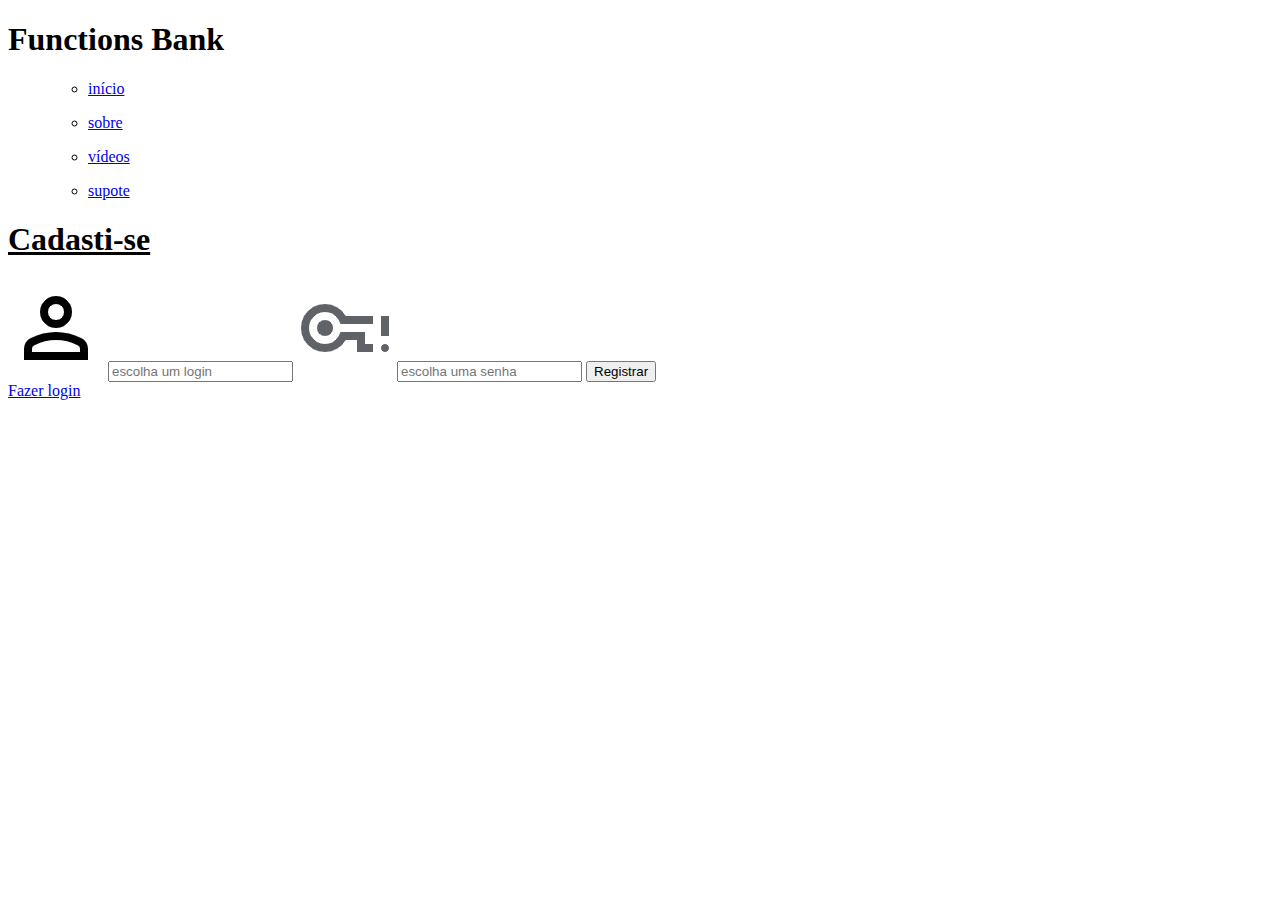
==== pg_cadastro.html @ aee9bca9 "02" ====
<!DOCTYPE html>
<html lang="en">
<head>
    <meta charset="UTF-8">
    <meta name="viewport" content="width=device-width, initial-scale=1.0">
    <title>Document</title>
    <link rel="stylesheet" href="../css´s/css_interface.css">
</head>
<body>
    <header>
        <div class="cabecalho">
            <h1>Functions Bank</h1>
        </div>
        <div class="menu">
            <menu>
                <ul>
                    <li><a href="index.html"><p>início</p></a></li>
                    <li><a href="#"><p>sobre</p></a></li>
                    <li><a href="#"><p>vídeos</p></a></li>
                    <li><a href="#"><p>supote</p></a></li>
                </ul>
            </menu>
        </div>
    </header>

    <main>
        <section class="contorno_formulario">
            <h1><ins>Cadasti-se</ins></h1>
            <div class="formulario">
               

                <label for="login"><img src="../icones/person_24dp_000000_FILL0_wght400_GRAD0_opsz24.png" alt=""></label>
                
                <input type="text" name="login" id="login" required placeholder="escolha um login">

                <label for="senha"><img src="../icones/vpn_key_alert_24dp_5F6368_FILL0_wght400_GRAD0_opsz24.png" alt=""></label>
                <input type="password" name="senha" id="escolha uma senha" required placeholder="escolha uma senha"> 

                <input class="botao" type="button" value="Registrar">

               
            </div>
            <div class="criar_conta">
                <a href="pg_login.html">Fazer login</a>
            </div>
        </section>

    </main>

    <footer>

    </footer>

</body>
</html>
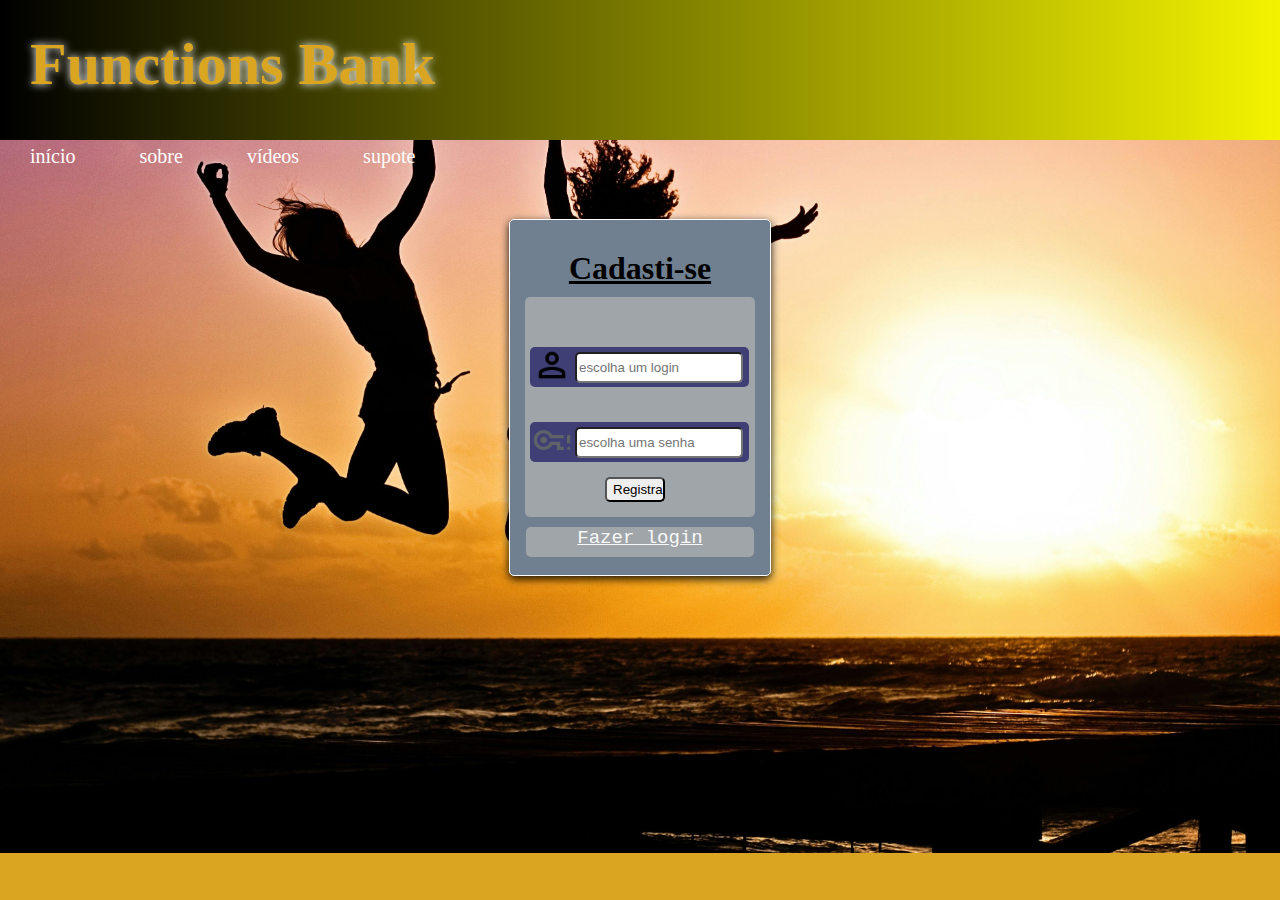
==== commit 7eec3666: "03" ====
--- a/pg_cadastro.html
+++ b/pg_cadastro.html
@@ -4,23 +4,24 @@
     <meta charset="UTF-8">
     <meta name="viewport" content="width=device-width, initial-scale=1.0">
     <title>Document</title>
-    <link rel="stylesheet" href="../css´s/css_interface.css">
+    <link rel="stylesheet" href="css´s/cadastro.css">
 </head>
 <body>
+
+    <img src="imagens/pexels-jill-wellington-1638660-40815.jpg" alt="">
+
     <header>
         <div class="cabecalho">
             <h1>Functions Bank</h1>
         </div>
-        <div class="menu">
-            <menu>
-                <ul>
-                    <li><a href="index.html"><p>início</p></a></li>
-                    <li><a href="#"><p>sobre</p></a></li>
-                    <li><a href="#"><p>vídeos</p></a></li>
-                    <li><a href="#"><p>supote</p></a></li>
-                </ul>
-            </menu>
-        </div>
+       
+        <menu class="menu">
+            <a href="index.html"><p>início</p></a>
+            <a href="#"><p>sobre</p></a>
+            <a href="#"><p>vídeos</p></a>
+            <a href="#"><p>supote</p></a>   
+        </menu>
+       
     </header>
 
     <main>
@@ -29,11 +30,11 @@
             <div class="formulario">
                
 
-                <label for="login"><img src="../icones/person_24dp_000000_FILL0_wght400_GRAD0_opsz24.png" alt=""></label>
+                <label for="login"><img src="icones/person_24dp_000000_FILL0_wght400_GRAD0_opsz24.png" alt=""></label>
                 
                 <input type="text" name="login" id="login" required placeholder="escolha um login">
 
-                <label for="senha"><img src="../icones/vpn_key_alert_24dp_5F6368_FILL0_wght400_GRAD0_opsz24.png" alt=""></label>
+                <label for="senha"><img src="icones/vpn_key_alert_24dp_5F6368_FILL0_wght400_GRAD0_opsz24.png" alt=""></label>
                 <input type="password" name="senha" id="escolha uma senha" required placeholder="escolha uma senha"> 
 
                 <input class="botao" type="button" value="Registrar">
@@ -47,9 +48,5 @@
 
     </main>
 
-    <footer>
-
-    </footer>
-
 </body>
 </html>--- a/css´s/cadastro.css
+++ b/css´s/cadastro.css
@@ -0,0 +1,151 @@
+body {
+    background-color: #Daa520;
+    margin:0px;
+}
+
+img {
+    position:absolute;
+    width:100%;   
+}
+
+
+
+.cabecalho > h1 {
+    margin-top:0px;
+    background: linear-gradient(to right, black, yellow);
+    
+    color: #Daa520;
+    font-size: 60px;
+    text-shadow: 0px 0px 9px #ffffff;
+    
+
+    padding: 30px;
+    width: 1283px;
+    height: 80px;
+
+    position:relative;
+}
+
+.menu {
+    
+    position:relative;
+    top:-60px;
+    left:-60px;
+}
+
+.menu > a {
+    color: white;
+    display:inline-block;
+    margin:5px;
+    margin-left:50px;
+    margin-right:10px;
+    font-size:20px;
+    text-decoration:none;
+}
+
+
+
+
+.contorno_formulario {
+    background-color: #708090;
+    width: 260px;
+    height: 350px;
+    border-radius: 5px;
+    border: solid 1px rgb(255, 255, 255);
+
+    margin: auto;
+   
+    padding-top: 5px;
+    box-shadow: 0px 3px 9px rgba(0, 0, 0, 0.917);
+
+    position:relative;
+    top:-50px;
+}
+
+.formulario {
+    background-color: #a9acadd5;
+    width: 230px;
+    height: 220px;
+    border-radius: 5px;
+    
+
+    display: inline-block;
+    position: relative;
+    left: 15px;
+}
+
+.contorno_formulario > h1 {
+    text-align: center;
+    
+    margin: 10px;
+    margin-top: 25px;
+}
+
+label {
+    display: inline-block;
+    background-color: #3f3f75;
+    border-radius: 5px;
+    
+    
+    width: 95%;
+    height: 40px;
+    
+    
+    position: relative;
+    left: 5px;
+    top: 50px;
+}
+
+label > img {
+    width: 40px;
+
+    position: relative;
+    top: -2px;
+    right: -2px;
+}
+
+input {
+    height: 25px;
+    border-radius: 5px;
+    width: 160px;
+
+    position: relative;
+    bottom: -11px;
+    left: 50px;
+}
+
+.botao {
+    width: 60px;
+    cursor: pointer;
+
+    position: relative;
+    top: 30px;
+    left: 80px;
+
+}
+
+.criar_conta {
+    background-color: #a9acadd5;
+    width: 88%;
+    height: 30px;
+    margin: auto;
+    text-align: center;
+    margin-top: 10px;
+    border-radius: 5px;
+}
+
+.criar_conta > a {
+    color: rgb(248, 248, 248);
+    font-family: 'Courier New', Courier, monospace;
+    font-size: 19px;
+    
+}
+
+footer{
+    background-color: rgb(24, 26, 27);
+    width: 100%;
+    height: 50px;
+
+    margin-top: 300px;
+}
+
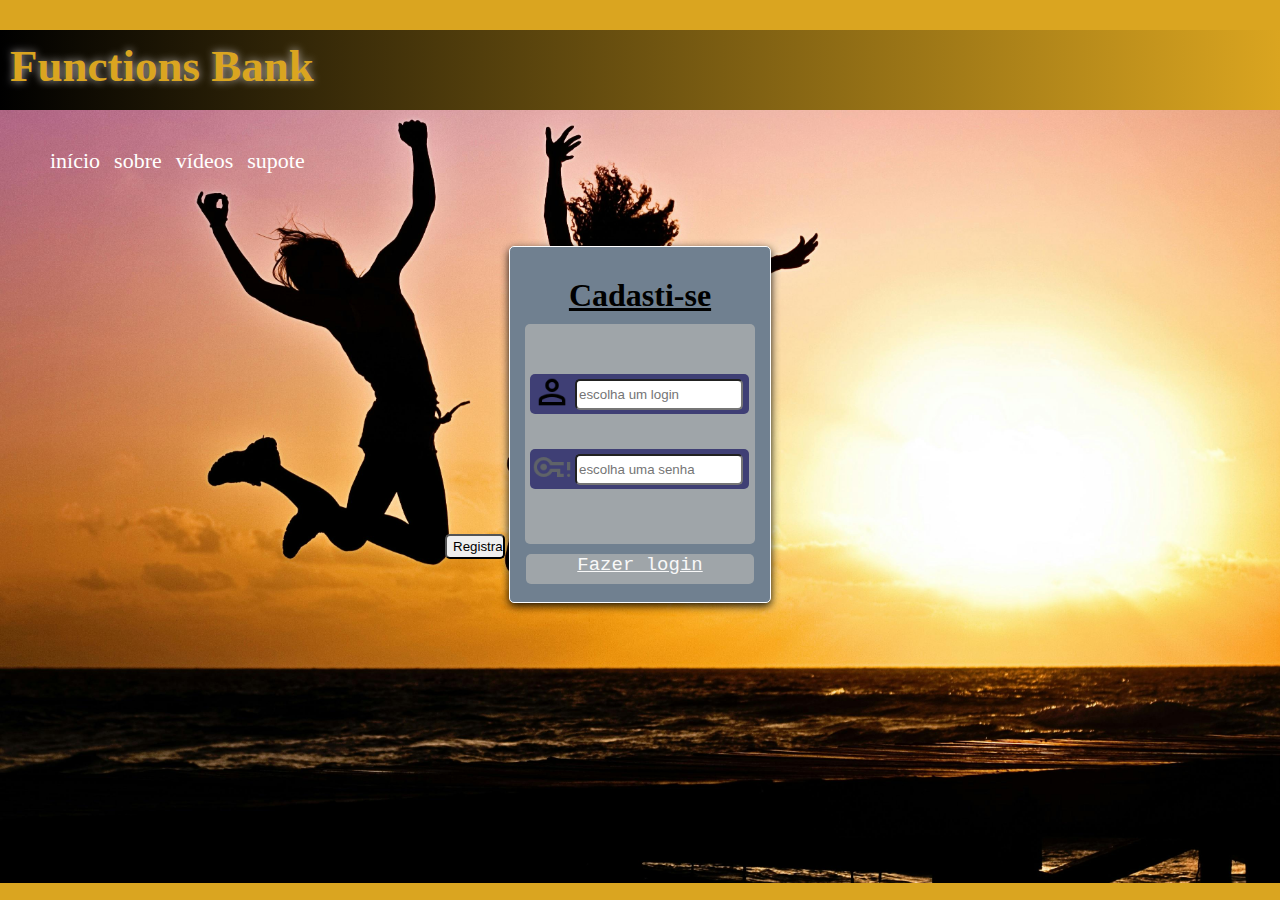
==== commit d4365526: "17:22" ====
--- a/pg_cadastro.html
+++ b/pg_cadastro.html
@@ -37,7 +37,7 @@
                 <label for="senha"><img src="icones/vpn_key_alert_24dp_5F6368_FILL0_wght400_GRAD0_opsz24.png" alt=""></label>
                 <input type="password" name="senha" id="escolha uma senha" required placeholder="escolha uma senha"> 
 
-                <input class="botao" type="button" value="Registrar">
+                <input id="botao_registrar" type="button" value="Registrar" onclick="registrar_cliente()" >
 
                
             </div>
@@ -47,6 +47,6 @@
         </section>
 
     </main>
-
+    <a href="python/sistema_de_cadastro.py"></a>
 </body>
 </html>--- a/css´s/cadastro.css
+++ b/css´s/cadastro.css
@@ -8,39 +8,31 @@
     width:100%;   
 }
 
+.cabecalho{
+    background: linear-gradient(to right, black, #Daa520);
+    width: 100%;
+    height: 80px;
+    position: relative;
+}
 
 
-.cabecalho > h1 {
-    margin-top:0px;
-    background: linear-gradient(to right, black, yellow);
-    
+.cabecalho > h1 {  
     color: #Daa520;
-    font-size: 60px;
-    text-shadow: 0px 0px 9px #ffffff;
-    
-
-    padding: 30px;
-    width: 1283px;
-    height: 80px;
-
-    position:relative;
+    font-size: 45px;
+    text-shadow: 0px 0px 9px #dfdbdbcb;
+    padding: 10px;
 }
 
-.menu {
-    
-    position:relative;
-    top:-60px;
-    left:-60px;
+.menu { 
+    position:relative; 
 }
 
 .menu > a {
     color: white;
-    display:inline-block;
-    margin:5px;
-    margin-left:50px;
-    margin-right:10px;
-    font-size:20px;
-    text-decoration:none;
+    display: inline-block;
+    font-size: 22px;
+    margin-left: 10px;
+    text-decoration: none;
 }
 
 
@@ -54,12 +46,13 @@
     border: solid 1px rgb(255, 255, 255);
 
     margin: auto;
+    margin-top: 50px;
    
     padding-top: 5px;
     box-shadow: 0px 3px 9px rgba(0, 0, 0, 0.917);
 
     position:relative;
-    top:-50px;
+   
 }
 
 .formulario {
@@ -114,13 +107,13 @@
     left: 50px;
 }
 
-.botao {
+#botao_registrar {
     width: 60px;
     cursor: pointer;
 
     position: relative;
-    top: 30px;
-    left: 80px;
+    top: 60px;
+    left: -80px;
 
 }
 
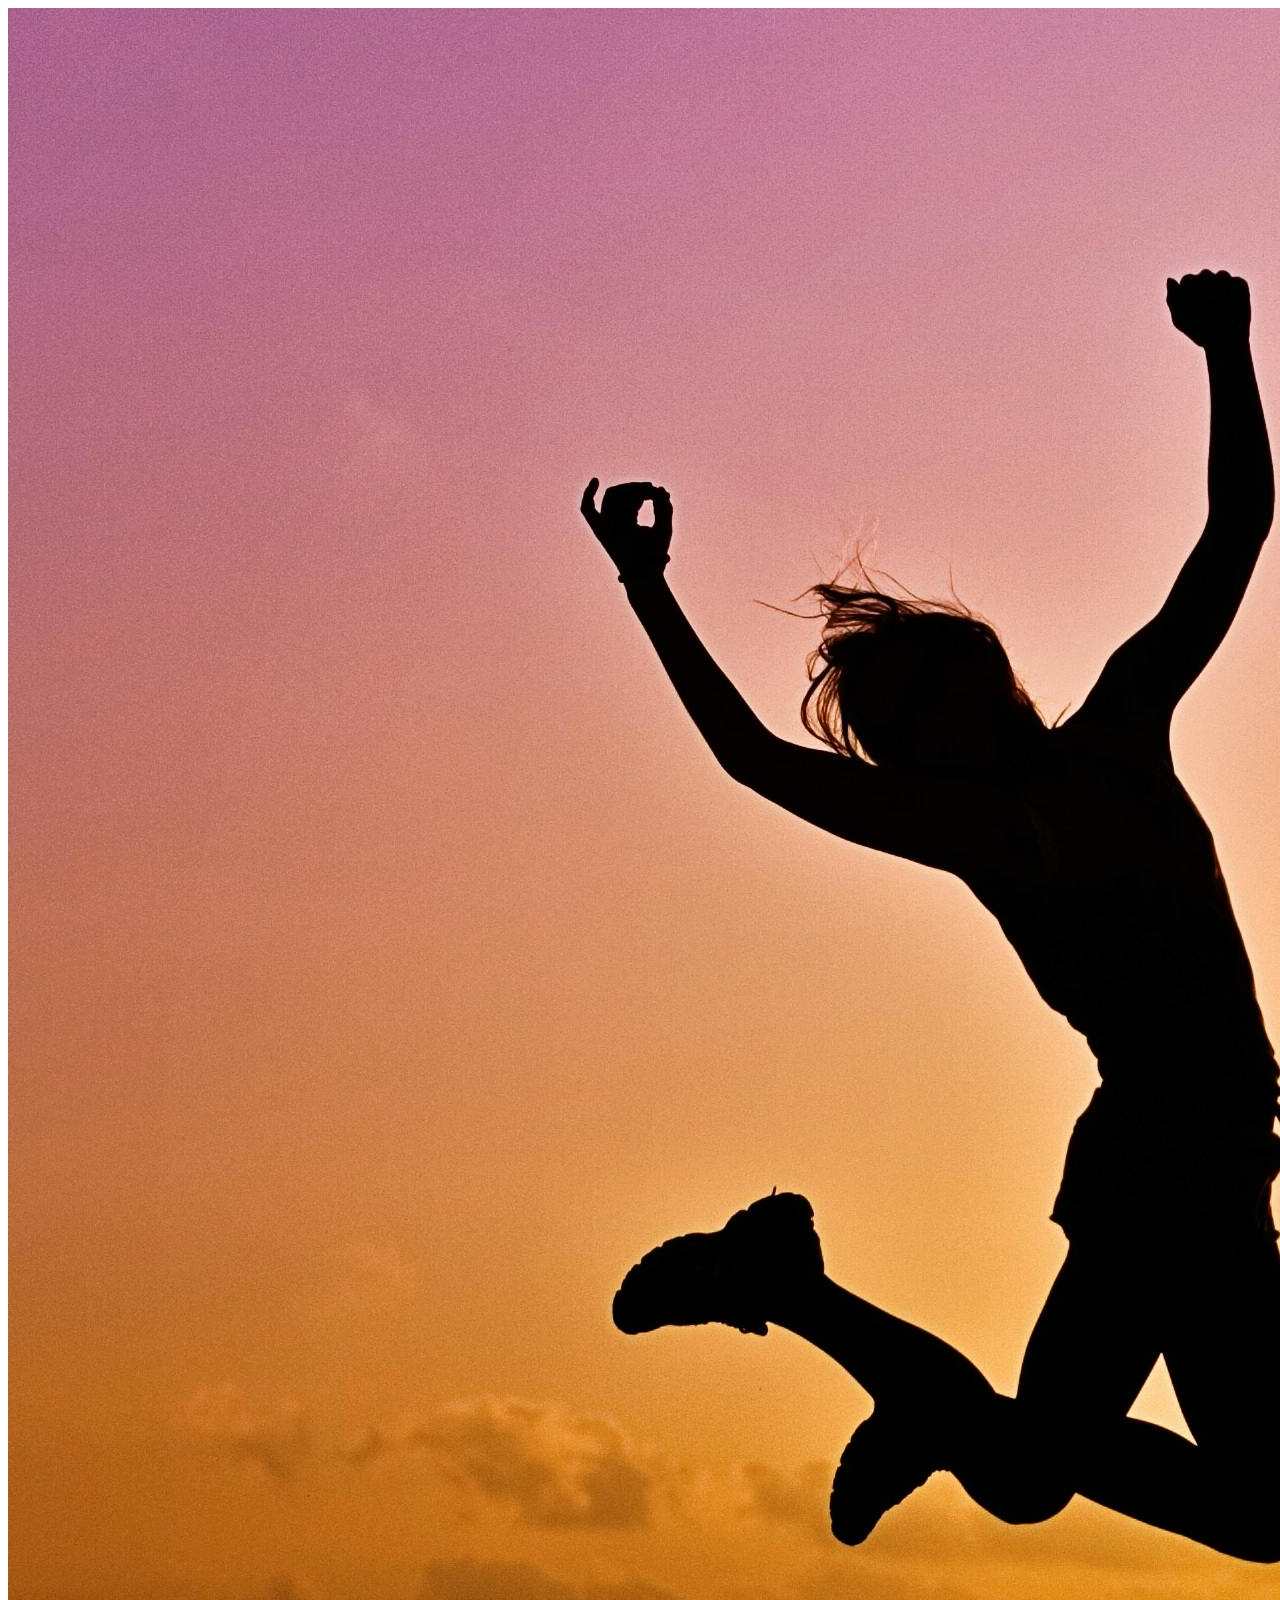
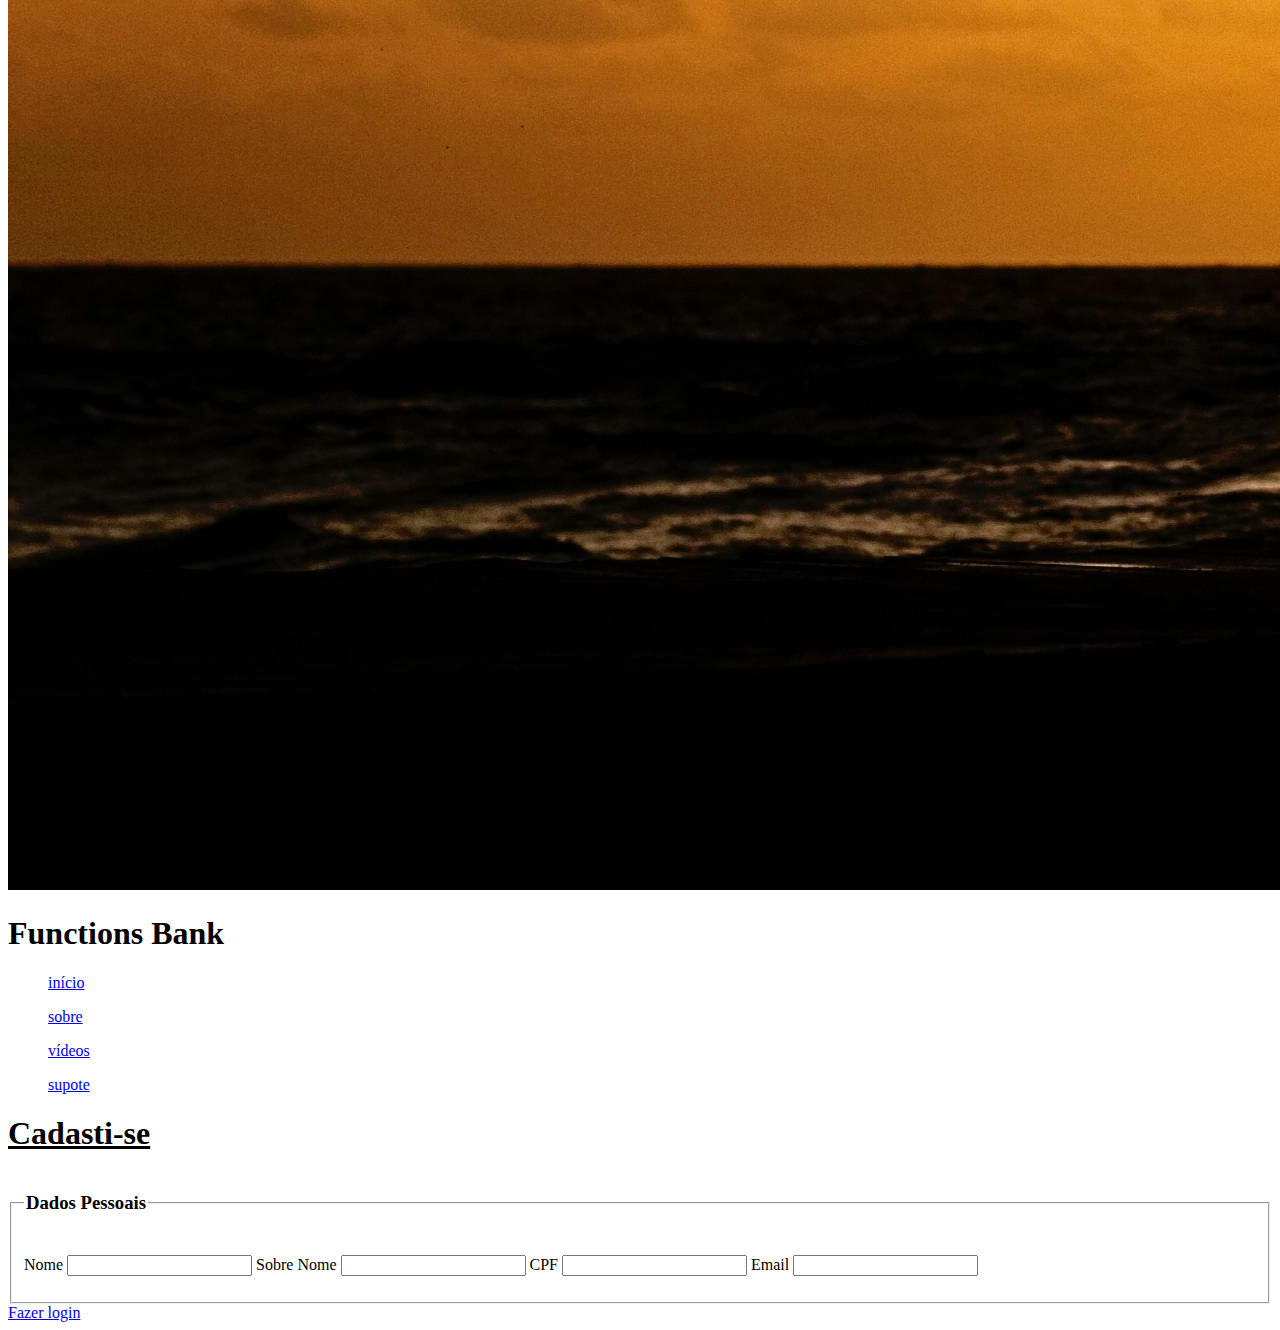
==== commit 11406dac: "up" ====
--- a/pg_cadastro.html
+++ b/pg_cadastro.html
@@ -11,39 +11,47 @@
     <img src="imagens/pexels-jill-wellington-1638660-40815.jpg" alt="">
 
     <header>
-        <div class="cabecalho">
-            <h1>Functions Bank</h1>
-        </div>
-       
-        <menu class="menu">
-            <a href="index.html"><p>início</p></a>
-            <a href="#"><p>sobre</p></a>
-            <a href="#"><p>vídeos</p></a>
-            <a href="#"><p>supote</p></a>   
-        </menu>
+    <div class="cabecalho">
+        <h1>Functions Bank</h1>
+    </div>
+        
+
+    <menu id="menu">
+        <a href="index.html"><p>início</p></a>
+        <a href="#"><p>sobre</p></a>
+        <a href="#"><p>vídeos</p></a>
+        <a href="#"><p>supote</p></a>   
+    </menu>
        
     </header>
 
     <main>
-        <section class="contorno_formulario">
+        <section>
             <h1><ins>Cadasti-se</ins></h1>
-            <div class="formulario">
+           
+            
+            <div id="formulario">
+                <form action="cadastros.py" method="get">
+                    <fieldset>
+                        <legend><h3>Dados Pessoais</h3></legend>
+                        <p>
+                            <label for="nome">Nome</label>
+                            <input type="text" name="nome" id="nome">
+                            <label for="sobrenome">Sobre Nome</label>
+                            <input type="text" name="sobrenome" id="sobrenome">
+                            <label for="cpf">CPF</label>
+                            <input type="text" name="cpf" id="cpf">
+                            <label for="email">Email</label>
+                            <input type="text" name="email" id="email">
+                        </p>
+                    </fieldset>
+                </form>
+            </div>
                
-
-                <label for="login"><img src="icones/person_24dp_000000_FILL0_wght400_GRAD0_opsz24.png" alt=""></label>
-                
-                <input type="text" name="login" id="login" required placeholder="escolha um login">
-
-                <label for="senha"><img src="icones/vpn_key_alert_24dp_5F6368_FILL0_wght400_GRAD0_opsz24.png" alt=""></label>
-                <input type="password" name="senha" id="escolha uma senha" required placeholder="escolha uma senha"> 
-
-                <input id="botao_registrar" type="button" value="Registrar" onclick="registrar_cliente()" >
-
-               
+            <div class="criar_conta">
+            <a href="pg_login.html">Fazer login</a>
             </div>
-            <div class="criar_conta">
-                <a href="pg_login.html">Fazer login</a>
-            </div>
+       
         </section>
 
     </main>
--- a/css´s/cadastro.css
+++ b/css´s/cadastro.css
@@ -1,144 +1,71 @@
-body {
-    background-color: #Daa520;
-    margin:0px;
-}
+@media screen and (max-width: 720px){
+    *{
+        margin: 0px;
+        padding: 0px;
+       
+    }
+    
+    html, body{
+        height: 100vh;
+        width: 100vw;
+        background-color: #Daa520;
+    }
+    
+    img {
+        display: none;
+    
+    }
+    
+    .cabecalho{
+        background: linear-gradient(to right, black, #Daa520);
+        width: 100%;
+        height: 80px;
+    }
+    
+    .cabecalho > h1 {  
+        color: #Daa520;
+        font-size: 45px;
+        text-shadow: 0px 0px 9px #050505cb;
+        padding: 10px;
+    }
+    
+    #menu > a {
+        
+        color: white;
+        display: inline-block;
+        font-size: 22px;
+        margin-left: 10px;
+        text-decoration: none;
+        text-shadow: 0px 0px 9px #050505cb;
+        
+    }
 
-img {
-    position:absolute;
-    width:100%;   
-}
+    section > h1 {
+        text-align: center;
+        margin-top: 30px;
+    }
 
-.cabecalho{
-    background: linear-gradient(to right, black, #Daa520);
-    width: 100%;
-    height: 80px;
-    position: relative;
-}
+    #formulario{
+        display: grid;
+        background-color: rgba(39, 37, 37, 0.418);
+        width: 80%;
+        margin: auto;
+        margin-top: 30px;
+        padding: 15px;
+    }
 
+    #formulario > form > fieldset > p{
+        display: grid;
+    }
 
-.cabecalho > h1 {  
-    color: #Daa520;
-    font-size: 45px;
-    text-shadow: 0px 0px 9px #dfdbdbcb;
-    padding: 10px;
-}
-
-.menu { 
-    position:relative; 
-}
-
-.menu > a {
-    color: white;
-    display: inline-block;
-    font-size: 22px;
-    margin-left: 10px;
-    text-decoration: none;
-}
-
-
-
-
-.contorno_formulario {
-    background-color: #708090;
-    width: 260px;
-    height: 350px;
-    border-radius: 5px;
-    border: solid 1px rgb(255, 255, 255);
-
-    margin: auto;
-    margin-top: 50px;
-   
-    padding-top: 5px;
-    box-shadow: 0px 3px 9px rgba(0, 0, 0, 0.917);
-
-    position:relative;
-   
-}
-
-.formulario {
-    background-color: #a9acadd5;
-    width: 230px;
-    height: 220px;
-    border-radius: 5px;
-    
-
-    display: inline-block;
-    position: relative;
-    left: 15px;
-}
-
-.contorno_formulario > h1 {
-    text-align: center;
-    
-    margin: 10px;
-    margin-top: 25px;
-}
-
-label {
-    display: inline-block;
-    background-color: #3f3f75;
-    border-radius: 5px;
-    
-    
-    width: 95%;
-    height: 40px;
-    
-    
-    position: relative;
-    left: 5px;
-    top: 50px;
-}
-
-label > img {
-    width: 40px;
-
-    position: relative;
-    top: -2px;
-    right: -2px;
-}
-
-input {
-    height: 25px;
-    border-radius: 5px;
-    width: 160px;
-
-    position: relative;
-    bottom: -11px;
-    left: 50px;
-}
-
-#botao_registrar {
-    width: 60px;
-    cursor: pointer;
-
-    position: relative;
-    top: 60px;
-    left: -80px;
+    h3 {
+        background-color: black;
+        color: #Daa520;
+        padding: 3px;
+        border-radius: 5px;
+        border: solid 1px white;
+        margin-left: -2px;
+        margin-top: -2px;
+    }
 
 }
-
-.criar_conta {
-    background-color: #a9acadd5;
-    width: 88%;
-    height: 30px;
-    margin: auto;
-    text-align: center;
-    margin-top: 10px;
-    border-radius: 5px;
-}
-
-.criar_conta > a {
-    color: rgb(248, 248, 248);
-    font-family: 'Courier New', Courier, monospace;
-    font-size: 19px;
-    
-}
-
-footer{
-    background-color: rgb(24, 26, 27);
-    width: 100%;
-    height: 50px;
-
-    margin-top: 300px;
-}
-
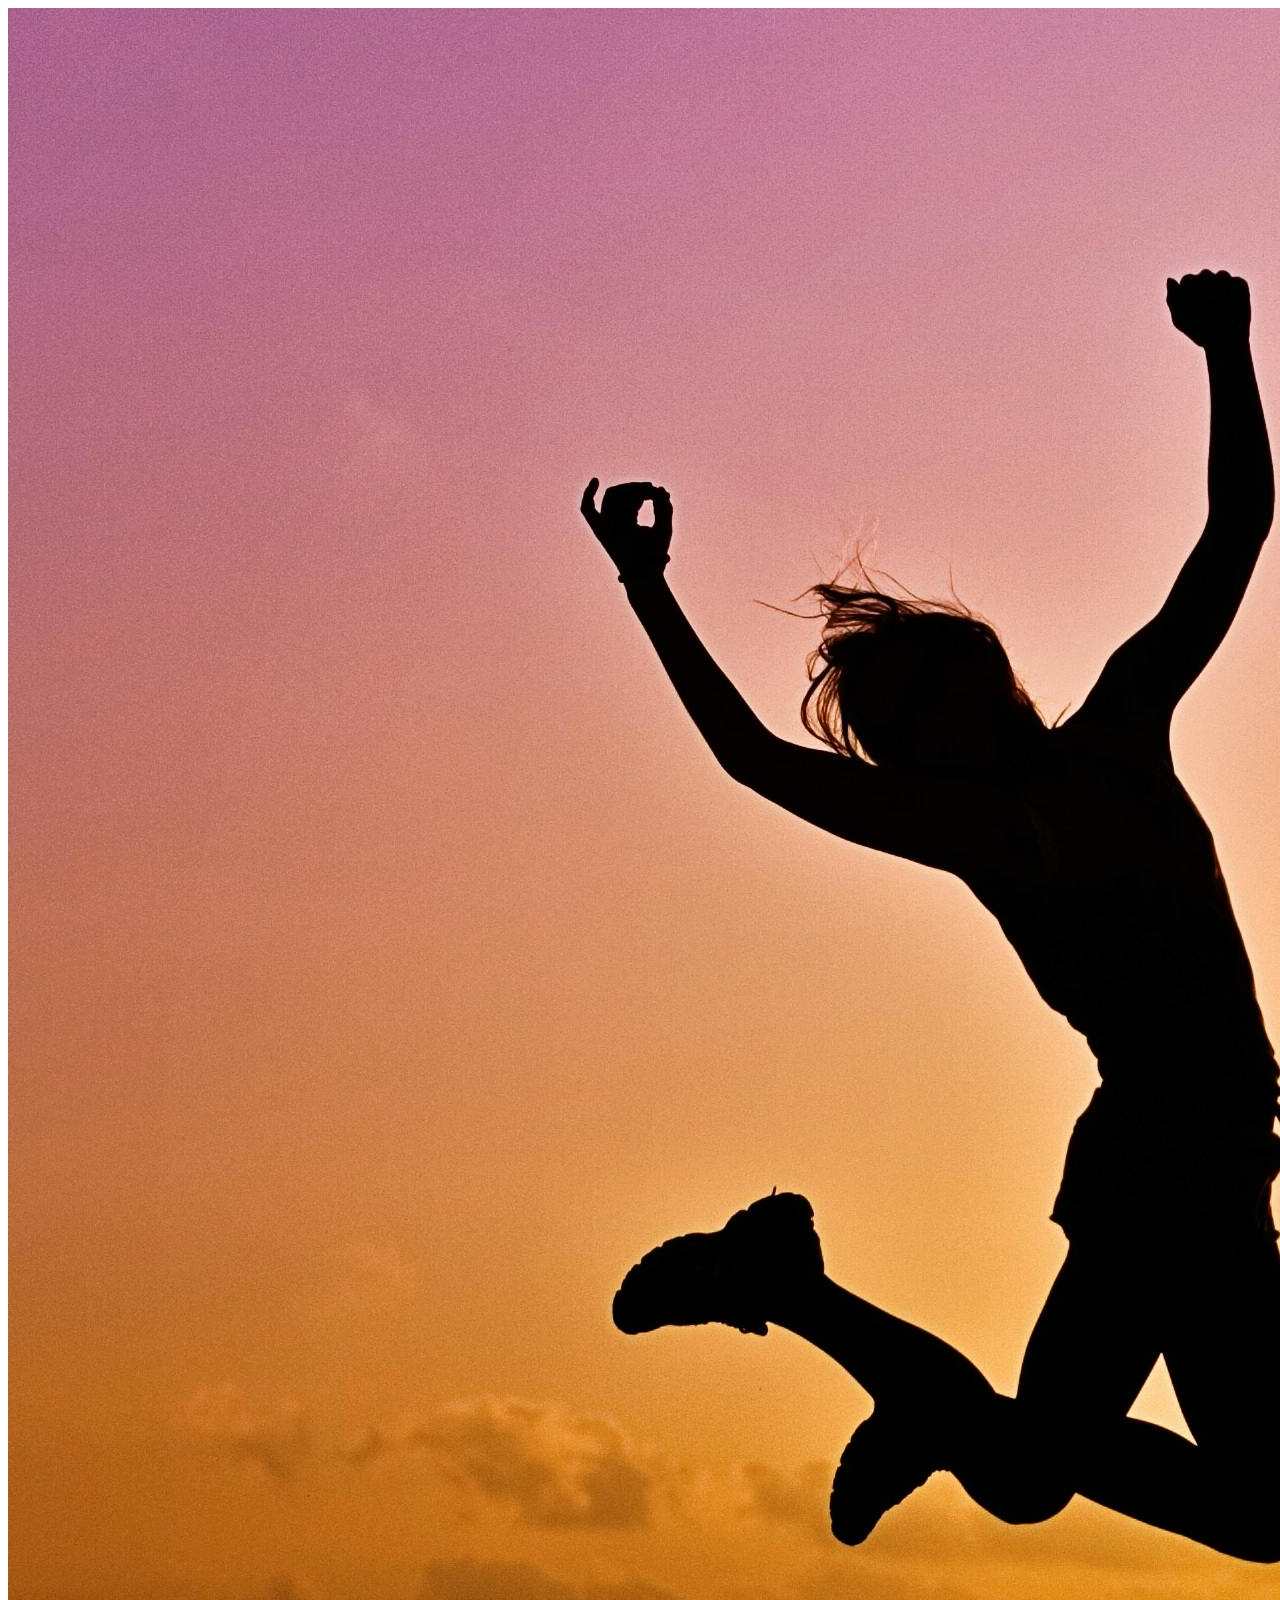
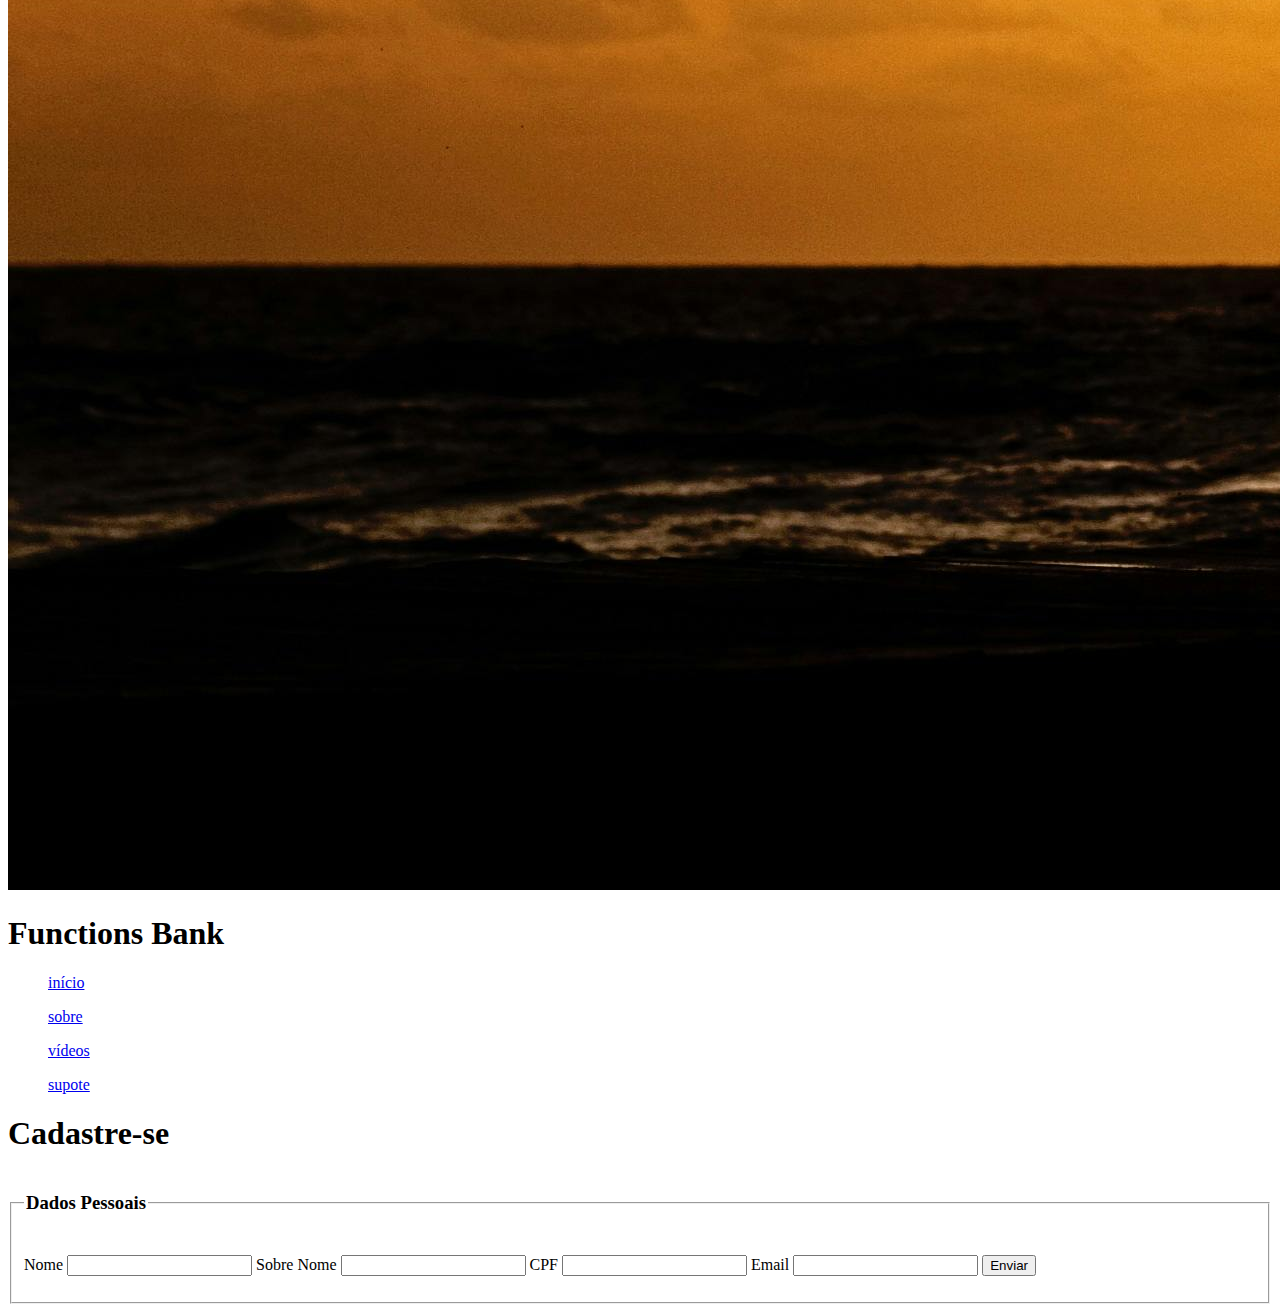
==== commit b225fae8: "up" ====
--- a/pg_cadastro.html
+++ b/pg_cadastro.html
@@ -27,34 +27,38 @@
 
     <main>
         <section>
-            <h1><ins>Cadasti-se</ins></h1>
+            <div class="titulo">
+                <h1>Cadastre-se</h1>
+            </div>
            
             
             <div id="formulario">
-                <form action="cadastros.py" method="get">
+                <form action="cadastros.py" method="post">
                     <fieldset>
                         <legend><h3>Dados Pessoais</h3></legend>
                         <p>
                             <label for="nome">Nome</label>
-                            <input type="text" name="nome" id="nome">
+                            <input id="input" type="text" name="nome" id="nome">
+                            
                             <label for="sobrenome">Sobre Nome</label>
-                            <input type="text" name="sobrenome" id="sobrenome">
+                            <input id="input" type="text" name="sobrenome" id="sobrenome">
+                            
                             <label for="cpf">CPF</label>
-                            <input type="text" name="cpf" id="cpf">
+                            <input id="input" type="text" name="cpf" id="cpf">
+                            
                             <label for="email">Email</label>
-                            <input type="text" name="email" id="email">
+                            <input id="input" type="text" name="email" id="email">
+                            
+                            
+                            <input id="botao_enviar" type="submit" value="Enviar">
+                            
                         </p>
                     </fieldset>
                 </form>
             </div>
-               
-            <div class="criar_conta">
-            <a href="pg_login.html">Fazer login</a>
-            </div>
-       
+
         </section>
 
     </main>
-    <a href="python/sistema_de_cadastro.py"></a>
 </body>
 </html>--- a/css´s/cadastro.css
+++ b/css´s/cadastro.css
@@ -27,6 +27,7 @@
         font-size: 45px;
         text-shadow: 0px 0px 9px #050505cb;
         padding: 10px;
+        
     }
     
     #menu > a {
@@ -40,9 +41,34 @@
         
     }
 
-    section > h1 {
+    .titulo{
+        background-color: #615353;
+        margin: auto;
+        margin-top: 30px;
+        width: 80%;
+        border-radius: 5px;
+        border: solid 1px black;
+        box-shadow: 3px 3px 3px rgba(0, 0, 0, 0.644);
+        
+    }
+
+    .titulo > h1 {
+        color: #Daa520;
         text-align: center;
-        margin-top: 30px;
+        font-family: Arial, Helvetica, sans-serif;
+        font-size: 30px;
+        padding: 5px;
+       
+    }
+
+    h3 {
+        background-color: rgb(0, 0, 0);
+        color: #Daa520;
+        padding: 3px;
+        border-radius: 5px;
+        border: solid 1px white;
+        margin-left: -2px;
+        margin-top: -2px;
     }
 
     #formulario{
@@ -52,20 +78,45 @@
         margin: auto;
         margin-top: 30px;
         padding: 15px;
+        border-radius: 10px;
+        box-shadow: 3px 3px 3px rgba(0, 0, 0, 0.459);
     }
 
     #formulario > form > fieldset > p{
         display: grid;
     }
 
-    h3 {
-        background-color: black;
-        color: #Daa520;
-        padding: 3px;
+    label {
+        margin: 5px 1px 0px 5px;
+    }
+
+    #input {
+        background-color: transparent;
+        width: 95%;
+        height: 30px;
+        margin: auto;
+        border: #050505cb;
+        border-bottom: solid #615353 2px;
+        color: white;
+        outline: none;
+        
+
+    }
+
+    #botao_enviar{
+        margin: auto;
+        margin-top: 15px;
+        margin-bottom: 15px;
+        background-color: #Daa520;
         border-radius: 5px;
-        border: solid 1px white;
-        margin-left: -2px;
-        margin-top: -2px;
+        font-size: 16px;
+        padding: 5px;
+        font-weight: 20px;
+        font-family: 'Courier New', Courier, monospace;
+        border: solid 1px;
+        box-shadow: 3px 3px 3px rgba(0, 0, 0, 0.459);
+        cursor: pointer;
+
     }
 
 }
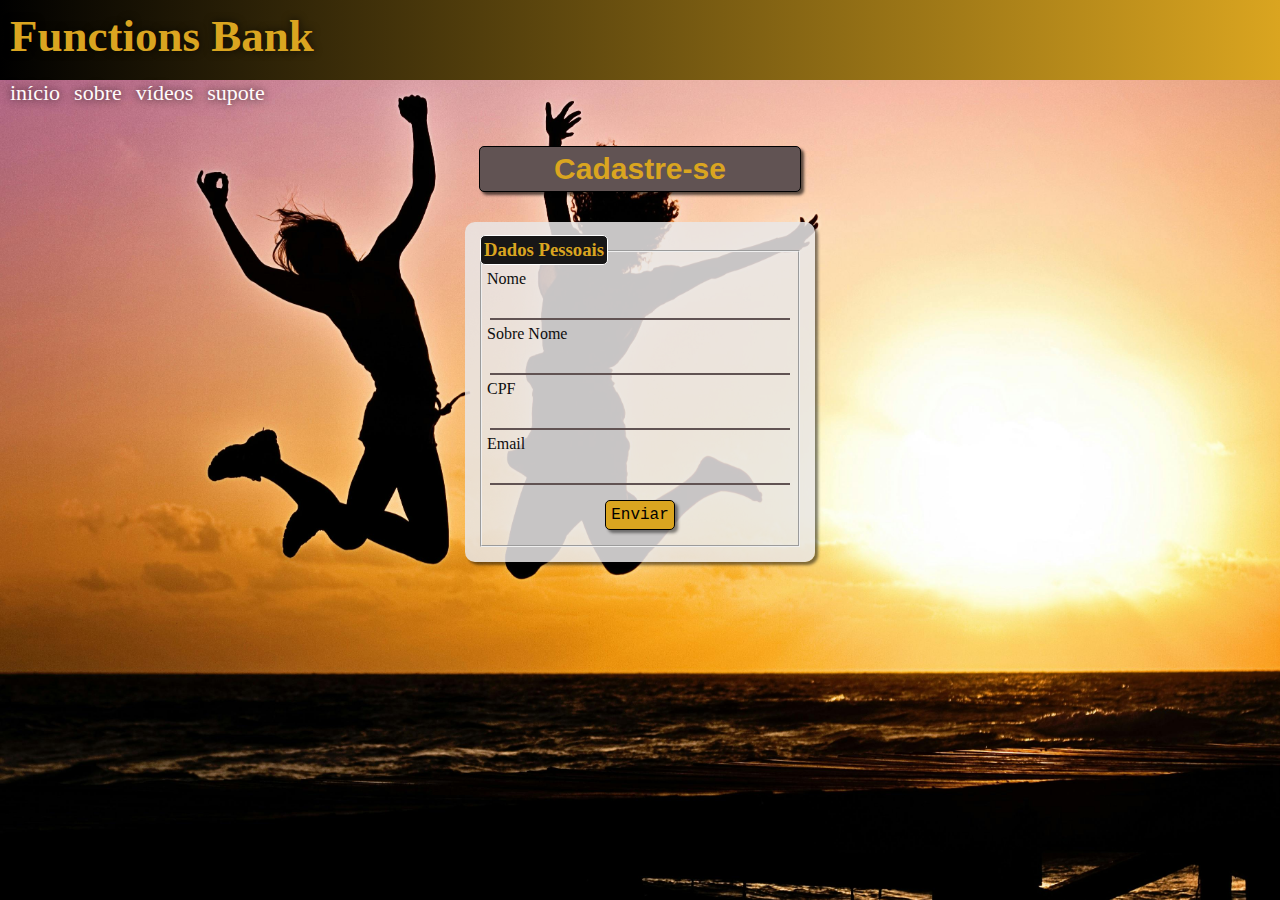
==== commit cddfabfa: "up" ====
--- a/pg_cadastro.html
+++ b/pg_cadastro.html
@@ -5,6 +5,7 @@
     <meta name="viewport" content="width=device-width, initial-scale=1.0">
     <title>Document</title>
     <link rel="stylesheet" href="css´s/cadastro.css">
+    <link rel="stylesheet" href="css´s/cadastro_pc.css">
 </head>
 <body>
 
--- a/css´s/cadastro.css
+++ b/css´s/cadastro.css
@@ -8,7 +8,7 @@
     html, body{
         height: 100vh;
         width: 100vw;
-        background-color: #Daa520;
+        background-color: #fffefc;
     }
     
     img {
@@ -32,7 +32,7 @@
     
     #menu > a {
         
-        color: white;
+        color: rgb(0, 0, 0);
         display: inline-block;
         font-size: 22px;
         margin-left: 10px;
--- a/css´s/cadastro_pc.css
+++ b/css´s/cadastro_pc.css
@@ -0,0 +1,129 @@
+@media screen and (min-width: 721px){
+    *{
+        margin: 0px;
+        padding: 0px;
+       
+    }
+    
+    html, body{
+        height: 100vh;
+        width: 100vw;
+        background-color: #fffefc;
+    }
+    
+    img {
+        width: 100%;
+        height: 100%;
+        position: absolute;
+    
+    }
+    
+    .cabecalho{
+        background: linear-gradient(to right, black, #Daa520);
+        width: 100%;
+        height: 80px;
+        position: relative;
+    }
+    
+    .cabecalho > h1 {  
+        color: #Daa520;
+        font-size: 45px;
+        text-shadow: 0px 0px 9px #050505cb;
+        padding: 10px;
+        position: relative;
+    }
+    
+    #menu > a {
+        
+        color: rgb(255, 251, 251);
+        display: inline-block;
+        font-size: 22px;
+        margin-left: 10px;
+        text-decoration: none;
+        text-shadow: 0px 0px 9px #050505cb;
+        position: relative;
+    }
+
+    .titulo{
+        background-color: #615353;
+        margin: auto;
+        margin-top: 40px;
+        width: 25%;
+        border-radius: 5px;
+        border: solid 1px black;
+        box-shadow: 3px 3px 3px rgba(0, 0, 0, 0.644);
+        position: relative;
+    }
+
+    .titulo > h1 {
+        color: #Daa520;
+        text-align: center;
+        font-family: Arial, Helvetica, sans-serif;
+        font-size: 30px;
+        padding: 5px;
+        position: relative;
+    }
+
+    h3 {
+        background-color: rgb(24, 23, 23);
+        color: #Daa520;
+        padding: 3px;
+        border-radius: 5px;
+        border: solid 1px white;
+        margin-left: -2px;
+        margin-top: -2px;
+        position: relative;
+    }
+
+    #formulario{
+        display: grid;
+        background-color: rgba(233, 230, 230, 0.856);
+        width: 25%;
+        margin: auto;
+        margin-top: 30px;
+        padding: 15px;
+        border-radius: 10px;
+        box-shadow: 3px 3px 3px rgba(0, 0, 0, 0.5);
+        position: relative;
+    }
+
+    #formulario > form > fieldset > p{
+        display: grid;
+    }
+
+    label {
+        color: rgb(14, 14, 14);
+        margin: 5px 1px 0px 5px;
+    }
+
+    #input {
+        background-color: transparent;
+        width: 95%;
+        height: 30px;
+        margin: auto;
+        border: #1f1e1ecb;
+        border-bottom: solid #615353 2px;
+        color: white;
+        outline: none;
+        
+
+    }
+
+    #botao_enviar{
+        margin: auto;
+        margin-top: 15px;
+        margin-bottom: 15px;
+        background-color: #Daa520;
+        border-radius: 5px;
+        font-size: 16px;
+        padding: 5px;
+        font-weight: 20px;
+        font-family: 'Courier New', Courier, monospace;
+        border: solid 1px;
+        box-shadow: 3px 3px 3px rgba(0, 0, 0, 0.459);
+        cursor: pointer;
+
+    }
+}
+
+
